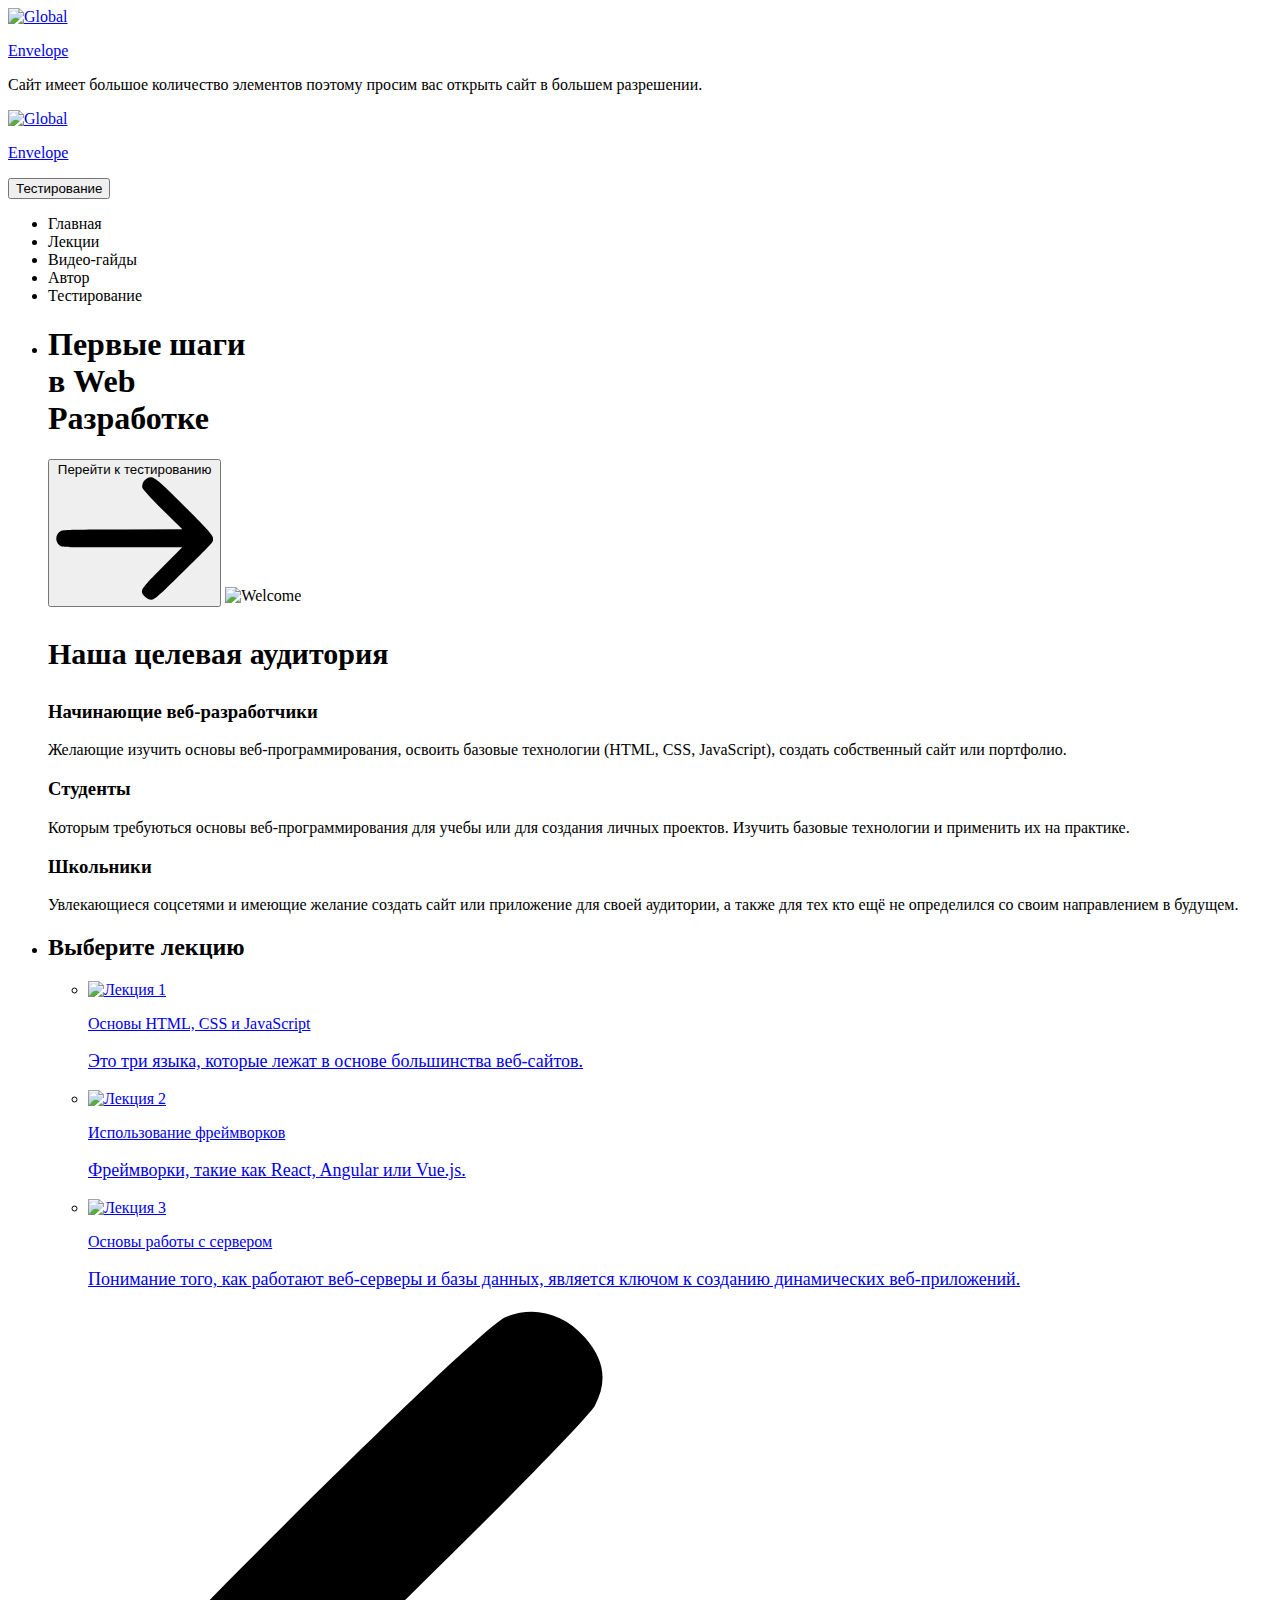
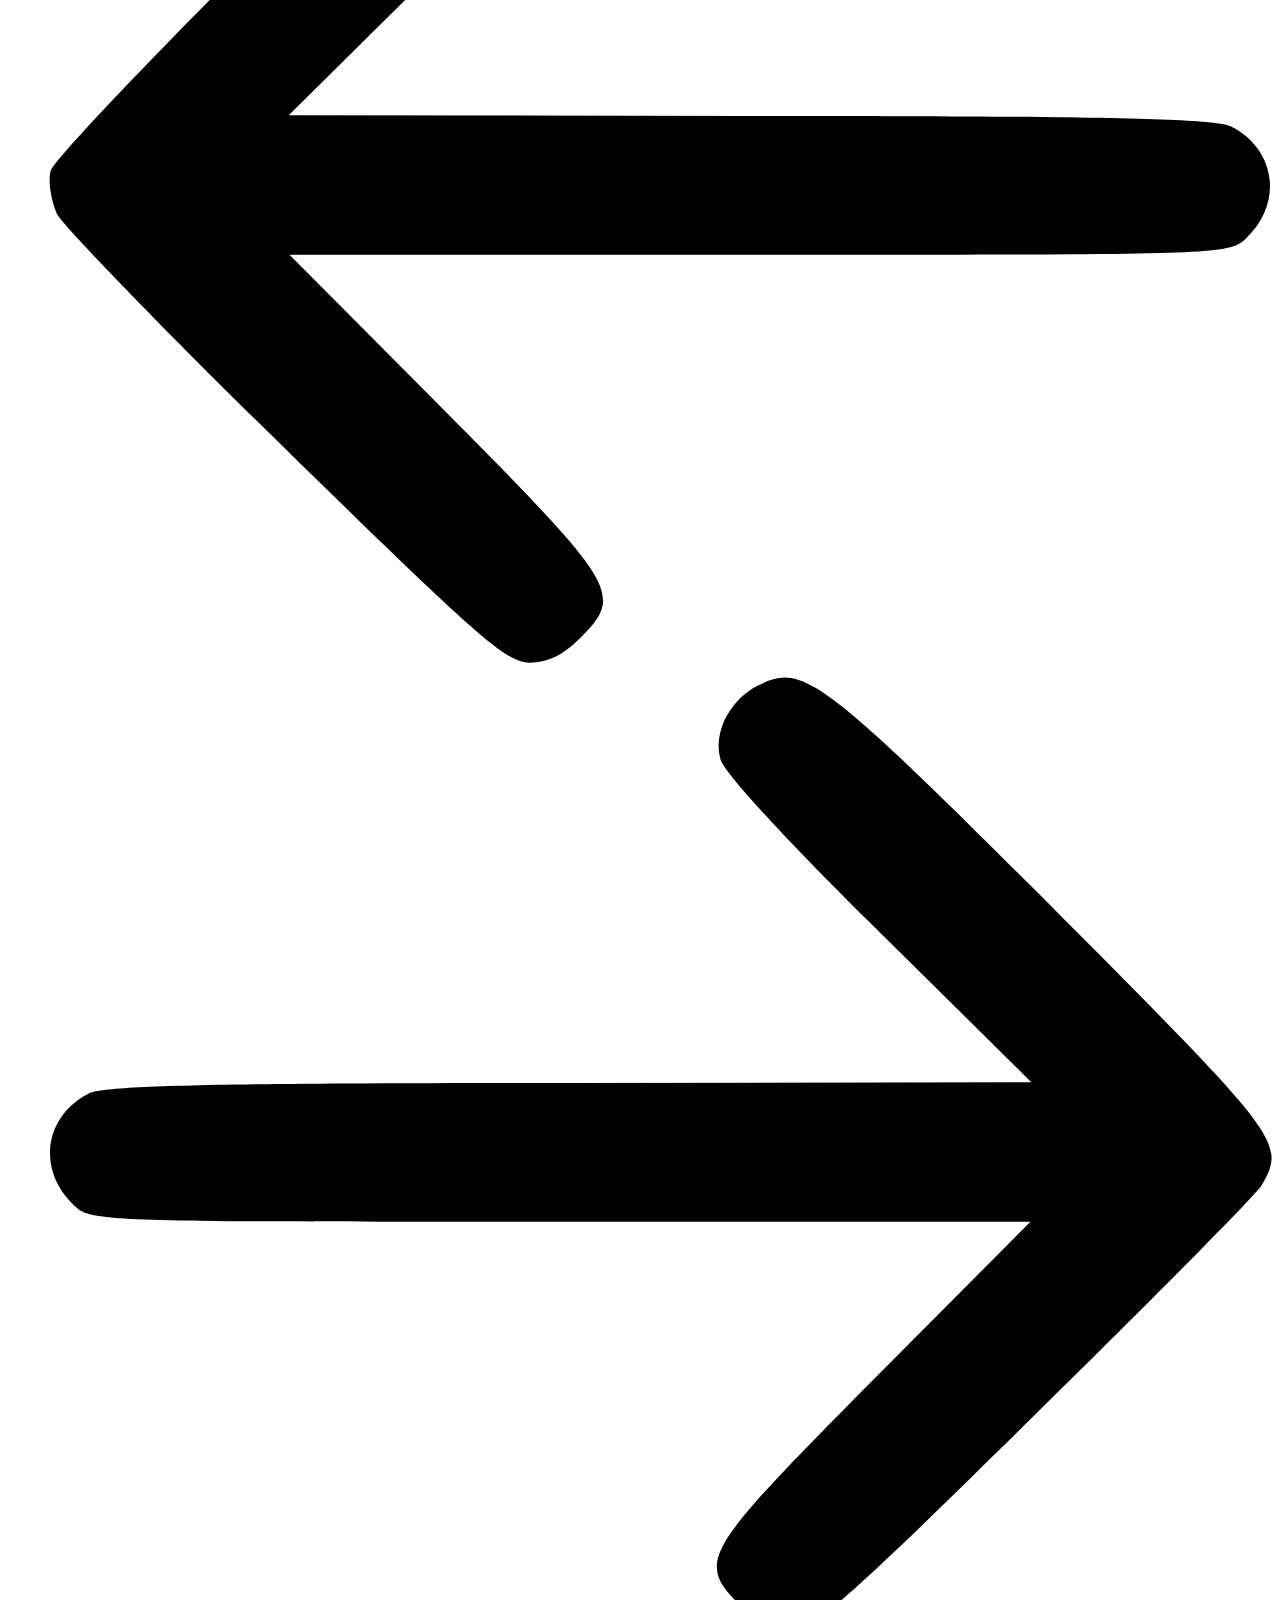
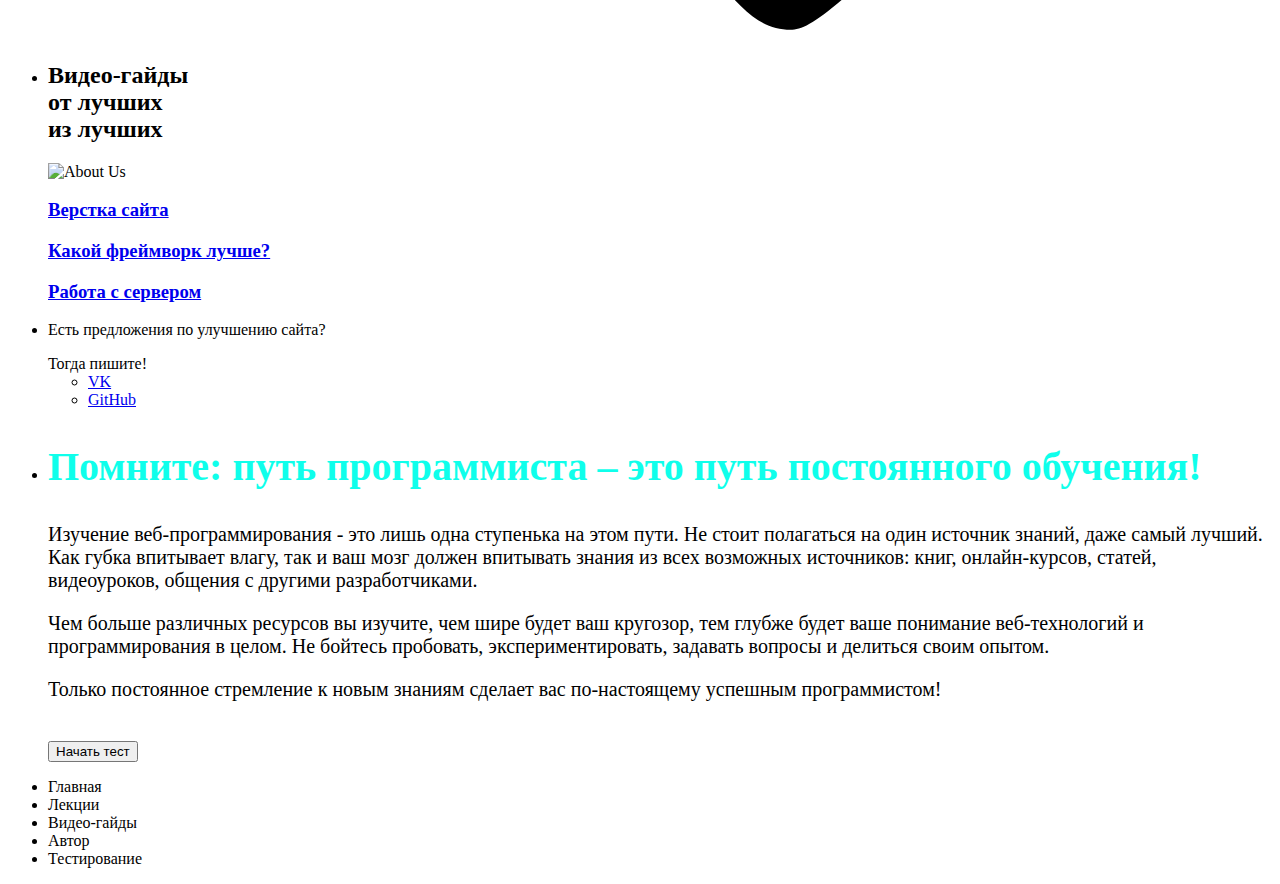
==== index.html @ a46b214b "Add files via upload" ====
<!DOCTYPE html>
<html lang="en">
<head>
  <!--Главная страница-->
  <title>Envelope</title>
  <meta charset="utf-8">
  <meta name="viewport" content="width=device-width, initial-scale=1">
  <meta http-equiv="X-UA-Compatible" content="IE=edge">
  <meta name="description" content="HTML5 website template">
  <meta name="keywords" content="global, template, html, sass, jquery">
  <meta name="author" content="Bucky Maler">
  <link rel="stylesheet" href="assets/css/main.css">
  <link rel="shortcut icon" href="assets/img/favicon.ico" type="image/x-icon">
</head>
<body>
<!-- notification for small viewports and landscape oriented smartphones -->
<div class="device-notification">
  <a class="device-notification--logo" href="index.html">
    <img src="assets/img/logo.png" alt="Global">
    <p>Envelope</p>
  </a>
  <p class="device-notification--message">Сайт имеет большое количество элементов поэтому просим вас открыть сайт в большем разрешении.</p>
</div>
<!--Вступительная страница-->
<div class="perspective effect-rotate-left">
  <div class="container"><div class="outer-nav--return"></div>
    <div id="viewport" class="l-viewport">
      <div class="l-wrapper">
        <header class="header">
          <a class="header--logo" href="index.html">
            <img src="assets/img/logo.png" alt="Global">
            <p>Envelope</p>
          </a>
          <button class="header--cta cta">Тестирование</button>
          <div class="header--nav-toggle">
            <span></span>
          </div>
        </header>
        <nav class="l-side-nav">
          <ul class="side-nav">
            <li class="is-active"><span>Главная</span></li>
            <li><span>Лекции</span></li>
            <li><span>Видео-гайды</span></li>
            <li><span>Автор</span></li>
            <li><span>Тестирование</span></li>
          </ul>
        </nav>
        <ul class="l-main-content main-content">
          <li class="l-section section section--is-active">
            <div class="intro">
              <div class="intro--banner">
                <h1>Первые шаги<br>в Web<br>Разработке</h1>
                <button class="cta">Перейти к тестированию
                  <svg version="1.1" id="Layer_1" xmlns="http://www.w3.org/2000/svg" xmlns:xlink="http://www.w3.org/1999/xlink" x="0px" y="0px" viewBox="0 0 150 118" style="enable-background:new 0 0 150 118;" xml:space="preserve">
                  <g transform="translate(0.000000,118.000000) scale(0.100000,-0.100000)">
                    <path d="M870,1167c-34-17-55-57-46-90c3-15,81-100,194-211l187-185l-565-1c-431,0-571-3-590-13c-55-28-64-94-18-137c21-20,33-20,597-20h575l-192-193C800,103,794,94,849,39c20-20,39-29,61-29c28,0,63,30,298,262c147,144,272,271,279,282c30,51,23,60-219,304C947,1180,926,1196,870,1167z"/>
                  </g>
                  </svg>
                  <span class="btn-background"></span>
                </button>
                <img src="assets/img/introduction-visual.png" alt="Welcome">
              </div>
              <div class="introduction-visual">
                <h3 style="font-size: 30px;">Наша целевая аудитория</h3>
              </div>
              <div class="intro--options">
                <a>
                  <h3>Начинающие веб-разработчики</h3>
                  <p>Желающие изучить основы веб-программирования, освоить базовые технологии (HTML, CSS, JavaScript), создать собственный сайт или портфолио.</p>
                </a>
                <a>
                  <h3>Студенты</h3>
                  <p>Которым требуються основы веб-программирования для учебы или для создания личных проектов. Изучить базовые технологии и применить их на практике.</p>
                </a>
                <a>
                  <h3>Школьники</h3>
                  <p>Увлекающиеся соцсетями и имеющие желание создать сайт или приложение для своей аудитории, а также для тех кто ещё не определился со своим направлением в будущем.</p>
                </a>
              </div>
            </div>
          </li>
          <!--Начинаеться страничка с лекциями-->
          <li class="l-section section">
            <div class="work">
              <h2>Выберите лекцию</h2>
              <div class="work--lockup">
                <ul class="slider">
                  <li class="slider--item slider--item-left">
                    <a href="Lection1.html">
                      <div class="slider--item-image">
                        <img src="assets/img/Frontend.png" alt="Лекция 1">
                      </div>
                      <p class="slider--item-title">Основы HTML, CSS и JavaScript</p>
                      <p class="slider--item-description" style="font-size: 18px;">Это три языка, которые лежат в основе большинства веб-сайтов.</p>
                    </a>
                  </li>
                  <li class="slider--item slider--item-center">
                    <a href="Lection2.html">
                      <div class="slider--item-image">
                        <img src="assets/img/Framework.jpg" alt="Лекция 2">
                      </div>
                      <p class="slider--item-title">Использование фреймворков</p>
                      <p class="slider--item-description" style="font-size: 18px;">Фреймворки, такие как React, Angular или Vue.js.</p>
                    </a>
                  </li>
                  <li class="slider--item slider--item-right">
                    <a href="Lection3.html">
                      <div class="slider--item-image">
                        <img src="assets/img/Server.jpg" alt="Лекция 3">
                      </div>
                      <p class="slider--item-title">Основы работы с сервером</p>
                      <p class="slider--item-description" style="font-size: 18px;">Понимание того, как работают веб-серверы и базы данных, является ключом к созданию динамических веб-приложений.</p>
                    </a>
                  </li>
                </ul>
                <div class="slider--prev">
                  <svg version="1.1" id="Layer_1" xmlns="http://www.w3.org/2000/svg" xmlns:xlink="http://www.w3.org/1999/xlink" x="0px" y="0px"
                  viewBox="0 0 150 118" style="enable-background:new 0 0 150 118;" xml:space="preserve">
                  <g transform="translate(0.000000,118.000000) scale(0.100000,-0.100000)">
                    <path d="M561,1169C525,1155,10,640,3,612c-3-13,1-36,8-52c8-15,134-145,281-289C527,41,562,10,590,10c22,0,41,9,61,29
                    c55,55,49,64-163,278L296,510h575c564,0,576,0,597,20c46,43,37,109-18,137c-19,10-159,13-590,13l-565,1l182,180
                    c101,99,187,188,193,199c16,30,12,57-12,84C631,1174,595,1183,561,1169z"/>
                  </g>
                  </svg>
                </div>
                <div class="slider--next">
                  <svg version="1.1" id="Layer_1" xmlns="http://www.w3.org/2000/svg" xmlns:xlink="http://www.w3.org/1999/xlink" x="0px" y="0px" viewBox="0 0 150 118" style="enable-background:new 0 0 150 118;" xml:space="preserve">
                  <g transform="translate(0.000000,118.000000) scale(0.100000,-0.100000)">
                    <path d="M870,1167c-34-17-55-57-46-90c3-15,81-100,194-211l187-185l-565-1c-431,0-571-3-590-13c-55-28-64-94-18-137c21-20,33-20,597-20h575l-192-193C800,103,794,94,849,39c20-20,39-29,61-29c28,0,63,30,298,262c147,144,272,271,279,282c30,51,23,60-219,304C947,1180,926,1196,870,1167z"/>
                  </g>
                  </svg>
                </div>
              </div>
            </div>
          </li>
          <li class="l-section section">
            <div class="about">
              <div class="about--banner">
                <h2>Видео-гайды<br>от лучших<br>из лучших</h2>
                <img src="assets/img/VideoGuideIntro.png" alt="About Us" style="width: 525px; height: 525px;">
              </div>
              <div class="about--options">
                <a href="https://www.youtube.com/watch?v=ZOa2k0jySh8&pp=ygUj0LPQsNC50LTRiyDQv9C-IGh0bWwgY3NzIGphdmFzY3JpcHQ%3D" target="_blank">
                  <h3>Верстка сайта</h3>
                </a>
                <a href="https://www.youtube.com/watch?v=2BgZQ1EnZBA" target="_blank">
                  <h3>Какой фреймворк лучше?</h3>
                </a>
                <a href="https://www.youtube.com/watch?v=uDMpCo1d74g" target="_blank">
                  <h3>Работа с сервером</h3>
                </a>
              </div>
            </div>
          </li>
          <li class="l-section section">
            <div class="contact">
              <div class="contact--lockup">
                <div class="modal">
                  <div class="modal--information">
                    <p>Есть предложения по улучшению сайта?</p>
                    <a>Тогда пишите!</a>
                  </div>
                  <ul class="modal--options">
                    <li><a href="https://vk.com/id410704391" target="_blank">VK</a></li>
                    <li><a href="https://github.com/Hissoftware-glitch" target="_blank">GitHub</a></li>
                  </ul>
                </div>
              </div>
            </div>
          </li>
          <li class="l-section section">
            <div class="hire">
              <h2 style="font-size: 40px; color: #0fffeb;">Помните: путь программиста – это путь постоянного обучения!</h2>
              <p style="font-size: 20px;">Изучение веб-программирования - это лишь одна ступенька на этом пути. Не стоит полагаться на один источник знаний, даже самый лучший. Как губка впитывает влагу, так и ваш мозг должен впитывать знания из всех возможных источников: книг, онлайн-курсов, статей, видеоуроков, общения с другими разработчиками.</p>
              <p style="font-size: 20px;">Чем больше различных ресурсов вы изучите, чем шире будет ваш кругозор, тем глубже будет ваше понимание веб-технологий и программирования в целом. Не бойтесь пробовать, экспериментировать, задавать вопросы и делиться своим опытом.</p>
              <p style="margin-bottom: 40px; font-size: 20px;">Только постоянное стремление к новым знаниям сделает вас по-настоящему успешным программистом!</p>
              <!-- checkout formspree.io for easy form setup -->
              <form class="work-request" action="https://forms.gle/KcS6NVH62sBpEh47A" target="_blank">
                <input type="submit" value="Начать тест">
              </form>
              </div>
          </li>
        </ul>
      </div>
    </div>
  </div>
  <ul class="outer-nav">
    <li class="is-active">Главная</li>
    <li>Лекции</li>
    <li>Видео-гайды</li>
    <li>Автор</li>
    <li>Тестирование</li>
  </ul>
</div>

<script src="https://ajax.googleapis.com/ajax/libs/jquery/2.2.4/jquery.min.js"></script>
<script>window.jQuery || document.write('<script src="assets/js/vendor/jquery-2.2.4.min.js"><\/script>')</script>
<script src="assets/js/functions-min.js"></script>
</body>
</html>
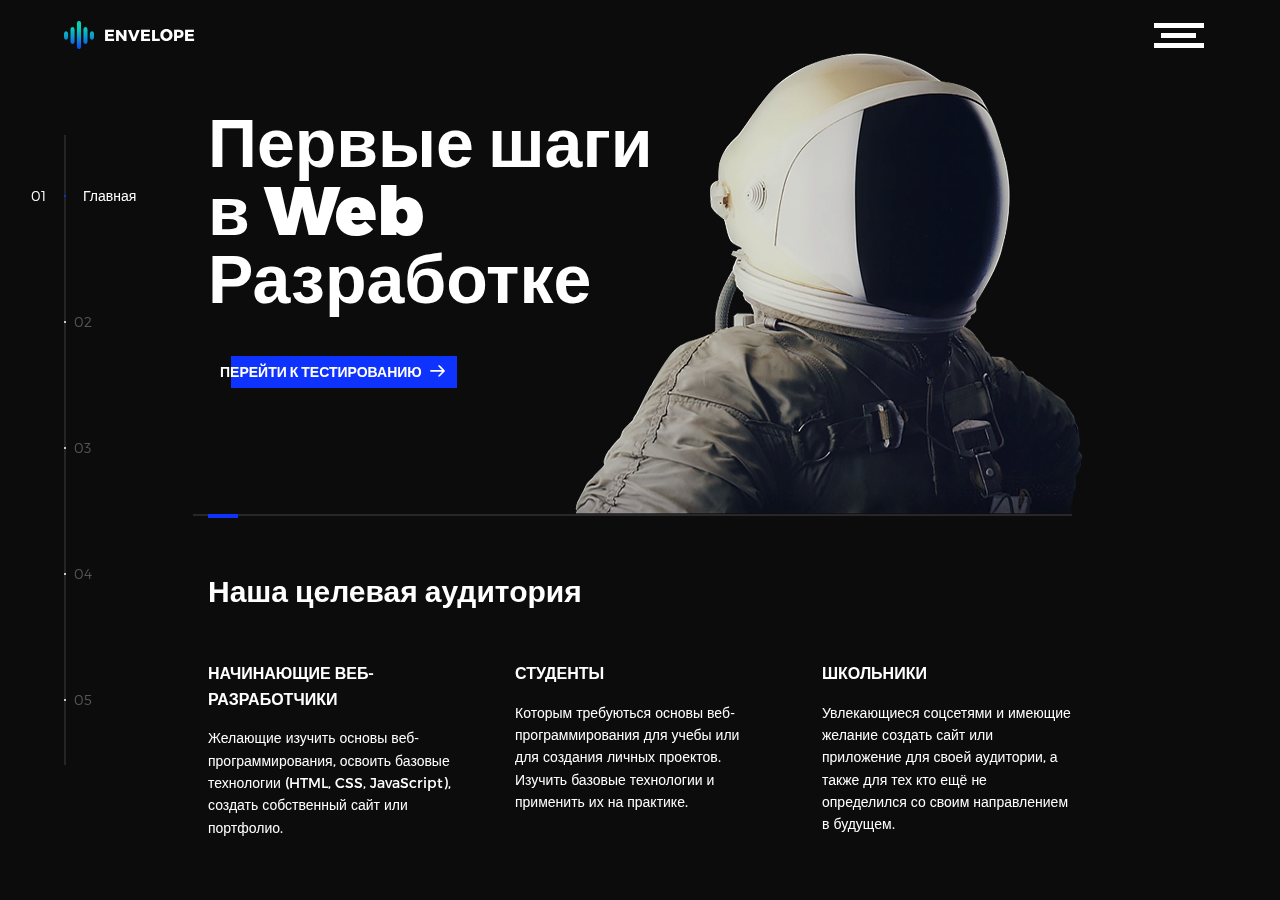
==== commit 0a59d6d2: "Update index.html" ====
--- a/index.html
+++ b/index.html
@@ -6,7 +6,7 @@
   <meta charset="utf-8">
   <meta name="viewport" content="width=device-width, initial-scale=1">
   <meta http-equiv="X-UA-Compatible" content="IE=edge">
-  <meta name="description" content="HTML5 website template">
+  <meta name="description" content="Курсы по WEB-программированию">
   <meta name="keywords" content="global, template, html, sass, jquery">
   <meta name="author" content="Bucky Maler">
   <link rel="stylesheet" href="assets/css/main.css">
--- a/assets/css/main.css
+++ b/assets/css/main.css
@@ -0,0 +1,1924 @@
+@font-face {
+    font-family: 'Montserrat';
+    src: url("fonts/Montserrat-Black.eot");
+    src: local("☺"), url("fonts/Montserrat-Black.woff") format("woff"), url("fonts/Montserrat-Black.ttf") format("truetype"), url("fonts/Montserrat-Black.svg") format("svg");
+    font-weight: 900;
+    font-style: normal
+}
+
+@font-face {
+    font-family: 'Montserrat';
+    src: url("fonts/Montserrat-Bold.eot");
+    src: local("☺"), url("fonts/Montserrat-Bold.woff") format("woff"), url("fonts/Montserrat-Bold.ttf") format("truetype"), url("fonts/Montserrat-Bold.svg") format("svg");
+    font-weight: 700;
+    font-style: normal
+}
+
+@font-face {
+    font-family: 'Montserrat';
+    src: url("fonts/Montserrat-Regular.eot");
+    src: local("☺"), url("fonts/Montserrat-Regular.woff") format("woff"), url("fonts/Montserrat-Regular.ttf") format("truetype"), url("fonts/Montserrat-Regular.svg") format("svg");
+    font-weight: 400;
+    font-style: normal
+}
+
+@font-face {
+    font-family: 'Montserrat';
+    src: url("fonts/Montserrat-Light.eot");
+    src: local("☺"), url("fonts/Montserrat-Light.woff") format("woff"), url("fonts/Montserrat-Light.ttf") format("truetype"), url("fonts/Montserrat-Light.svg") format("svg");
+    font-weight: 300;
+    font-style: normal
+}
+
+/*! normalize.css v3.0.2 | MIT License | git.io/normalize */
+html {
+    font-family: sans-serif;
+    -ms-text-size-adjust: 100%;
+    -webkit-text-size-adjust: 100%
+}
+
+body {
+    margin: 0
+}
+
+article,
+aside,
+details,
+figcaption,
+figure,
+footer,
+header,
+hgroup,
+main,
+menu,
+nav,
+section,
+summary {
+    display: block
+}
+
+audio,
+canvas,
+progress,
+video {
+    display: inline-block;
+    vertical-align: baseline
+}
+
+audio:not([controls]) {
+    display: none;
+    height: 0
+}
+
+[hidden],
+template {
+    display: none
+}
+
+a {
+    background-color: transparent
+}
+
+a:active,
+a:hover {
+    outline: 0
+}
+
+abbr[title] {
+    border-bottom: 1px dotted
+}
+
+b,
+strong {
+    font-weight: bold
+}
+
+dfn {
+    font-style: italic
+}
+
+h1 {
+    font-size: 2em;
+    margin: 0.67em 0
+}
+
+mark {
+    background: #ff0;
+    color: #000
+}
+
+small {
+    font-size: 80%
+}
+
+sub,
+sup {
+    font-size: 75%;
+    line-height: 0;
+    position: relative;
+    vertical-align: baseline
+}
+
+sup {
+    top: -0.5em
+}
+
+sub {
+    bottom: -0.25em
+}
+
+img {
+    border: 0
+}
+
+svg:not(:root) {
+    overflow: hidden
+}
+
+figure {
+    margin: 1em 40px
+}
+
+hr {
+    box-sizing: content-box;
+    height: 0
+}
+
+pre {
+    overflow: auto
+}
+
+code,
+kbd,
+pre,
+samp {
+    font-family: monospace, monospace;
+    font-size: 1em
+}
+
+button,
+input,
+optgroup,
+select,
+textarea {
+    color: inherit;
+    font: inherit;
+    margin: 0
+}
+
+button {
+    overflow: visible
+}
+
+button,
+select {
+    text-transform: none
+}
+
+button,
+html input[type="button"],
+input[type="reset"],
+input[type="submit"] {
+    -webkit-appearance: button;
+    cursor: pointer
+}
+
+button[disabled],
+html input[disabled] {
+    cursor: default
+}
+
+button::-moz-focus-inner,
+input::-moz-focus-inner {
+    border: 0;
+    padding: 0
+}
+
+input {
+    line-height: normal
+}
+
+input[type="checkbox"],
+input[type="radio"] {
+    box-sizing: border-box;
+    padding: 0
+}
+
+input[type="number"]::-webkit-inner-spin-button,
+input[type="number"]::-webkit-outer-spin-button {
+    height: auto
+}
+
+input[type="search"] {
+    -webkit-appearance: textfield;
+    box-sizing: content-box
+}
+
+input[type="search"]::-webkit-search-cancel-button,
+input[type="search"]::-webkit-search-decoration {
+    -webkit-appearance: none
+}
+
+fieldset {
+    border: 1px solid #c0c0c0;
+    margin: 0 2px;
+    padding: 0.35em 0.625em 0.75em
+}
+
+legend {
+    border: 0;
+    padding: 0
+}
+
+textarea {
+    overflow: auto
+}
+
+optgroup {
+    font-weight: bold
+}
+
+table {
+    border-collapse: collapse;
+    border-spacing: 0
+}
+
+td,
+th {
+    padding: 0
+}
+
+::-moz-selection {
+    background: #FFF498
+}
+
+::selection {
+    background: #FFF498
+}
+
+::-moz-selection {
+    background: #FFF498
+}
+
+img::-moz-selection {
+    background: transparent
+}
+
+img::selection {
+    background: transparent
+}
+
+img::-moz-selection {
+    background: transparent
+}
+
+body {
+    -webkit-tap-highlight-color: #FFF498
+}
+
+body {
+    background-color: #0c0c0c;
+    font-size: 14px;
+    line-height: 1.6;
+    font-family: "Montserrat", sans-serif;
+    color: #fff;
+    -webkit-font-smoothing: antialiased;
+    -webkit-text-size-adjust: 100%
+}
+
+.l-viewport {
+    position: relative;
+    width: 100%;
+    height: 100vh;
+    box-shadow: 0 0 45px 5px rgba(0, 0, 0, 0.85);
+    overflow: hidden
+}
+
+.l-wrapper {
+    position: relative;
+    width: 1440px;
+    max-width: 90%;
+    height: 100%;
+    margin: 0 auto
+}
+
+.l-side-nav {
+    position: absolute;
+    left: 0;
+    display: -webkit-box;
+    display: -webkit-flex;
+    display: -ms-flexbox;
+    display: flex;
+    height: 100%;
+    -webkit-box-align: center;
+    -webkit-align-items: center;
+    -ms-flex-align: center;
+    align-items: center
+}
+
+.l-side-nav::before {
+    content: "";
+    position: absolute;
+    top: 50%;
+    left: 0;
+    -webkit-transform: translateY(-50%);
+    transform: translateY(-50%);
+    width: 2px;
+    height: 70%;
+    max-height: 750px;
+    background-color: #555;
+    opacity: .35;
+    z-index: 10
+}
+
+@media (max-width: 1180px) {
+    .l-side-nav {
+        display: none
+    }
+}
+
+.l-main-content {
+    position: relative;
+    width: 100%;
+    height: 100%;
+    margin: 0;
+    padding: 0;
+    list-style: none
+}
+
+.l-section {
+    position: absolute;
+    width: 100%;
+    height: 100%
+}
+
+.device-notification {
+    display: none;
+    position: fixed;
+    top: 0;
+    left: 0;
+    width: 100%;
+    height: 100%;
+    -webkit-box-orient: vertical;
+    -webkit-box-direction: normal;
+    -webkit-flex-direction: column;
+    -ms-flex-direction: column;
+    flex-direction: column;
+    -webkit-box-align: center;
+    -webkit-align-items: center;
+    -ms-flex-align: center;
+    -ms-grid-row-align: center;
+    align-items: center;
+    -webkit-box-pack: center;
+    -webkit-justify-content: center;
+    -ms-flex-pack: center;
+    justify-content: center;
+    background-color: #0c0c0c;
+    z-index: 12
+}
+
+.device-notification--logo {
+    display: -webkit-box;
+    display: -webkit-flex;
+    display: -ms-flexbox;
+    display: flex;
+    -webkit-box-align: center;
+    -webkit-align-items: center;
+    -ms-flex-align: center;
+    align-items: center;
+    text-decoration: none;
+    color: #fff
+}
+
+.device-notification--logo p {
+    margin: 0 0 0 10px;
+    font-size: 16px;
+    font-weight: 700;
+    text-transform: uppercase
+}
+
+.device-notification--message {
+    width: 70%;
+    margin: 30px 0 0 0;
+    font-weight: 700;
+    text-align: center
+}
+
+@media (max-width: 767px) and (min-width: 601px) and (max-height: 680px) {
+    .device-notification {
+        display: -webkit-box;
+        display: -webkit-flex;
+        display: -ms-flexbox;
+        display: flex
+    }
+}
+
+@media (max-width: 600px) and (min-width: 480px) and (max-height: 580px) {
+    .device-notification {
+        display: -webkit-box;
+        display: -webkit-flex;
+        display: -ms-flexbox;
+        display: flex
+    }
+}
+
+@media (max-width: 736px) and (min-width: 360px) and (orientation: landscape) {
+    .device-notification {
+        display: -webkit-box;
+        display: -webkit-flex;
+        display: -ms-flexbox;
+        display: flex
+    }
+}
+
+@media(max-width: 359px) {
+    .device-notification {
+        display: -webkit-box;
+        display: -webkit-flex;
+        display: -ms-flexbox;
+        display: flex
+    }
+}
+
+.section {
+    opacity: 0;
+    visibility: hidden;
+    -webkit-transition: opacity .4s ease-in-out, visibility 0s .4s;
+    transition: opacity .4s ease-in-out, visibility 0s .4s
+}
+
+.section--is-active {
+    opacity: 1;
+    visibility: visible;
+    z-index: 1;
+    -webkit-transition: opacity .4s ease-in-out .4s;
+    transition: opacity .4s ease-in-out .4s
+}
+
+.section--next {
+    -webkit-transform: translateY(-45px);
+    transform: translateY(-45px);
+    -webkit-transition: -webkit-transform .4s ease-in-out;
+    transition: -webkit-transform .4s ease-in-out;
+    transition: transform .4s ease-in-out;
+    transition: transform .4s ease-in-out, -webkit-transform .4s ease-in-out
+}
+
+.section--prev {
+    -webkit-transform: translateY(45px);
+    transform: translateY(45px);
+    -webkit-transition: -webkit-transform .4s ease-in-out;
+    transition: -webkit-transform .4s ease-in-out;
+    transition: transform .4s ease-in-out;
+    transition: transform .4s ease-in-out, -webkit-transform .4s ease-in-out
+}
+
+.header {
+    position: absolute;
+    top: 0;
+    left: 0;
+    display: -webkit-box;
+    display: -webkit-flex;
+    display: -ms-flexbox;
+    display: flex;
+    width: 100%;
+    height: 70px;
+    -webkit-box-align: center;
+    -webkit-align-items: center;
+    -ms-flex-align: center;
+    align-items: center;
+    -webkit-box-pack: justify;
+    -webkit-justify-content: space-between;
+    -ms-flex-pack: justify;
+    justify-content: space-between;
+    z-index: 10
+}
+
+.header--logo {
+    display: -webkit-box;
+    display: -webkit-flex;
+    display: -ms-flexbox;
+    display: flex;
+    -webkit-box-align: center;
+    -webkit-align-items: center;
+    -ms-flex-align: center;
+    align-items: center;
+    text-decoration: none;
+    color: #fff
+}
+
+.header--logo p {
+    margin: 0 0 0 10px;
+    font-size: 16px;
+    font-weight: 700;
+    text-transform: uppercase
+}
+
+.header--nav-toggle {
+    display: -webkit-box;
+    display: -webkit-flex;
+    display: -ms-flexbox;
+    display: flex;
+    width: 75px;
+    height: 75px;
+    -webkit-box-orient: vertical;
+    -webkit-box-direction: normal;
+    -webkit-flex-direction: column;
+    -ms-flex-direction: column;
+    flex-direction: column;
+    -webkit-box-align: center;
+    -webkit-align-items: center;
+    -ms-flex-align: center;
+    align-items: center;
+    -webkit-box-pack: center;
+    -webkit-justify-content: center;
+    -ms-flex-pack: center;
+    justify-content: center;
+    cursor: pointer
+}
+
+.header--nav-toggle span,
+.header--nav-toggle::before,
+.header--nav-toggle::after {
+    content: "";
+    position: relative;
+    width: 35px;
+    height: 5px;
+    background-color: #fff
+}
+
+.header--nav-toggle::before {
+    bottom: 5px;
+    width: 50px
+}
+
+.header--nav-toggle::after {
+    top: 5px;
+    width: 50px
+}
+
+.header--cta {
+    position: absolute;
+    top: 50%;
+    left: 50%;
+    -webkit-transform: translate(-50%, -50%);
+    transform: translate(-50%, -50%);
+    padding: 0 20px;
+    line-height: 30px;
+    text-decoration: none;
+    color: #fff;
+    font-weight: 700;
+    text-transform: uppercase;
+    background-color: #0f33ff;
+    border: none;
+    opacity: 0;
+    visibility: hidden;
+    -webkit-transition: opacity .4s ease-in-out, visibility 0s .4s;
+    transition: opacity .4s ease-in-out, visibility 0s .4s
+}
+
+.header--cta:focus {
+    outline: none
+}
+
+.header--cta.is-active {
+    opacity: 1;
+    visibility: visible;
+    -webkit-transition: opacity .4s ease-in-out .4s;
+    transition: opacity .4s ease-in-out .4s
+}
+
+@media (max-width: 767px) {
+    .header--cta {
+        display: none
+    }
+}
+
+.side-nav {
+    position: relative;
+    display: -webkit-box;
+    display: -webkit-flex;
+    display: -ms-flexbox;
+    display: flex;
+    width: 100px;
+    height: 70%;
+    max-height: 750px;
+    -webkit-box-orient: vertical;
+    -webkit-box-direction: normal;
+    -webkit-flex-direction: column;
+    -ms-flex-direction: column;
+    flex-direction: column;
+    -webkit-justify-content: space-around;
+    -ms-flex-pack: distribute;
+    justify-content: space-around;
+    margin: 0;
+    padding: 0;
+    list-style-position: inside;
+    z-index: 10
+}
+
+.side-nav>li {
+    position: relative;
+    top: -5px;
+    color: #fff;
+    font-size: 6px;
+    cursor: pointer
+}
+
+.side-nav>li span {
+    position: relative;
+    top: 3px;
+    left: 10px;
+    color: #fff;
+    font-size: 14px;
+    font-weight: 300;
+    opacity: 0;
+    visibility: hidden
+}
+
+.side-nav>li::before {
+    position: absolute;
+    top: 3px;
+    left: 10px;
+    color: #555;
+    font-size: 14px;
+    font-weight: 300
+}
+
+.side-nav li:nth-child(1)::before {
+    content: "01"
+}
+
+.side-nav li:nth-child(2)::before {
+    content: "02"
+}
+
+.side-nav li:nth-child(3)::before {
+    content: "03"
+}
+
+.side-nav li:nth-child(4)::before {
+    content: "04"
+}
+
+.side-nav li:nth-child(5)::before {
+    content: "05"
+}
+
+.side-nav li:nth-child(6)::before {
+    content: "06"
+}
+
+.side-nav li.is-active {
+    color: #0f33ff;
+    -webkit-transition: color .4s ease-in-out;
+    transition: color .4s ease-in-out
+}
+
+.side-nav li.is-active span {
+    opacity: 1;
+    visibility: visible;
+    -webkit-transition: opacity .4s ease-in-out;
+    transition: opacity .4s ease-in-out
+}
+
+.side-nav li.is-active::before {
+    left: -33px;
+    color: #fff
+}
+
+.intro {
+    position: relative;
+    display: -webkit-box;
+    display: -webkit-flex;
+    display: -ms-flexbox;
+    display: flex;
+    width: 900px;
+    max-width: 75%;
+    height: 100%;
+    -webkit-box-orient: vertical;
+    -webkit-box-direction: normal;
+    -webkit-flex-direction: column;
+    -ms-flex-direction: column;
+    flex-direction: column;
+    -webkit-box-pack: center;
+    -webkit-justify-content: center;
+    -ms-flex-pack: center;
+    justify-content: center;
+    margin: 0 auto
+}
+
+@media (max-width: 1180px) {
+    .intro {
+        max-width: 100%
+    }
+}
+
+.intro--banner {
+    position: relative;
+    height: 475px
+}
+
+.intro--banner::before {
+    content: "";
+    position: absolute;
+    bottom: 20px;
+    left: -15px;
+    right: 0;
+    height: 2px;
+    background-color: #282828
+}
+
+.intro--banner::after {
+    content: "";
+    position: absolute;
+    bottom: 18px;
+    left: 0;
+    width: 30px;
+    height: 4px;
+    background-color: #0f33ff
+}
+
+.intro--banner h1 {
+    position: relative;
+    font-size: 68px;
+    font-weight: 900;
+    line-height: 1;
+    z-index: 1
+}
+
+.intro--banner button {
+    position: relative;
+    padding: 5px 17px 5px 12px;
+    font-weight: 700;
+    text-transform: uppercase;
+    background-color: transparent;
+    border: none
+}
+
+.intro--banner button .btn-background {
+    position: absolute;
+    top: 0;
+    left: 23px;
+    right: 0;
+    height: 100%;
+    background-color: #0f33ff;
+    z-index: -1;
+    -webkit-transition: left .2s ease-in-out;
+    transition: left .2s ease-in-out
+}
+
+.intro--banner button:hover .btn-background {
+    left: 0
+}
+
+.intro--banner button:focus {
+    outline: none
+}
+
+.intro--banner button svg {
+    position: relative;
+    left: 5px;
+    width: 15px;
+    fill: #fff
+}
+
+.intro--banner img {
+    position: absolute;
+    bottom: 21px;
+    right: -12px
+}
+
+.intro--options {
+    display: -webkit-box;
+    display: -webkit-flex;
+    display: -ms-flexbox;
+    display: flex;
+    -webkit-box-pack: justify;
+    -webkit-justify-content: space-between;
+    -ms-flex-pack: justify;
+    justify-content: space-between;
+    margin: 0;
+    padding: 0;
+    list-style: none
+}
+
+.intro--options>a {
+    max-width: 250px;
+    text-decoration: none;
+    color: #fff;
+    -webkit-transition: color .2s ease-in-out;
+    transition: color .2s ease-in-out
+}
+
+.intro--options>a:hover {
+    color: #fff
+}
+
+.intro--options h3 {
+    font-size: 16px;
+    text-transform: uppercase
+}
+
+.intro--options p {
+    margin-bottom: 0
+}
+
+@media (max-width: 900px) {
+    .intro--banner {
+        height: 380px
+    }
+
+    .intro--banner h1 {
+        font-size: 55px
+    }
+
+    .intro--banner img {
+        width: 430px
+    }
+
+    .intro--options>a {
+        margin-right: 30px
+    }
+
+    .intro--options>a:last-child {
+        margin-right: 0
+    }
+}
+
+@media (max-width: 767px) {
+    .intro--banner {
+        height: 305px
+    }
+
+    .intro--banner h1 {
+        font-size: 44px
+    }
+
+    .intro--banner img {
+        width: 330px
+    }
+
+    .intro--options {
+        display: block
+    }
+
+    .intro--options>a {
+        display: block;
+        max-width: 100%;
+        margin: 0 0 30px 0
+    }
+
+    .intro--options>a:last-child {
+        margin-bottom: 0
+    }
+}
+
+@media (max-width: 600px) {
+    .intro--banner {
+        height: 360px
+    }
+
+    .intro--banner h1 {
+        font-size: 55px
+    }
+
+    .intro--banner img {
+        display: none
+    }
+}
+
+@media (max-width: 600px) and (max-height: 750px) {
+    .intro--banner {
+        height: auto
+    }
+
+    .intro--banner::before,
+    .intro--banner::after {
+        display: none
+    }
+
+    .intro--banner h1 {
+        margin-top: 0
+    }
+
+    .intro--options {
+        display: none
+    }
+}
+.homework h1 {
+    font-size: 50px;
+}
+
+.homework ol {
+    margin: 20px;
+    margin-bottom: 25px;
+    font-size: 25px;
+}
+
+.homework li {
+    margin: 20px;
+    margin-bottom: 25px;
+}
+
+.homework ol li::marker{
+    color: #0f33ff;
+}
+
+.work {
+    position: relative;
+    display: -webkit-box;
+    display: -webkit-flex;
+    display: -ms-flexbox;
+    display: flex;
+    width: 960px;
+    max-width: 80%;
+    height: 100%;
+    -webkit-box-orient: vertical;
+    -webkit-box-direction: normal;
+    -webkit-flex-direction: column;
+    -ms-flex-direction: column;
+    flex-direction: column;
+    -webkit-box-pack: center;
+    -webkit-justify-content: center;
+    -ms-flex-pack: center;
+    justify-content: center;
+    margin: 0 auto
+}
+.work p {
+    font-size: 25px;
+}
+
+.work ol {
+    margin: 20px;
+    margin-bottom: 25px;
+    font-size: 25px;
+    text-align: justify;
+
+}
+
+.work li {
+    margin: 20px;
+    margin-bottom: 25px;
+}
+
+.work ol li::marker{
+    color: #0f33ff;
+}
+
+.work h1 {
+    font-size: 40px;
+}
+
+@media (max-width: 1180px) {
+    .work {
+        max-width: 100%
+    }
+}
+
+.work h2 {
+    margin: 0 0 20px 0;
+    font-size: 30px;
+    text-align: center
+}
+
+.work--lockup {
+    position: relative
+}
+
+.work--lockup .slider {
+    position: relative;
+    display: -webkit-box;
+    display: -webkit-flex;
+    display: -ms-flexbox;
+    display: flex;
+    width: 80%;
+    margin: 0 auto;
+    padding: 0;
+    list-style: none
+}
+
+.work--lockup .slider--item {
+    position: absolute;
+    display: none;
+    text-align: center
+}
+
+.work--lockup .slider--item a {
+    text-decoration: none;
+    color: #858585
+}
+
+.work--lockup .slider--item-title {
+    margin-top: 10px;
+    font-size: 12px;
+    font-weight: 700;
+    text-transform: uppercase
+}
+
+.work--lockup .slider--item-description {
+    display: none;
+    max-width: 250px;
+    margin: 0 auto
+}
+
+.work--lockup .slider--item-image {
+    width: 150px;
+    height: 150px;
+    margin: 0 auto;
+    border-radius: 50%;
+    overflow: hidden
+}
+
+.work--lockup .slider--item-image img {
+    width: 100%
+}
+
+.work--lockup .slider--item-left {
+    top: 50%;
+    left: 0;
+    -webkit-transform: translateY(-50%);
+    transform: translateY(-50%);
+    display: block
+}
+
+.work--lockup .slider--item-right {
+    top: 50%;
+    right: 0;
+    -webkit-transform: translateY(-50%);
+    transform: translateY(-50%);
+    display: block
+}
+
+.work--lockup .slider--item-center {
+    position: relative;
+    top: 30px;
+    left: 50%;
+    -webkit-transform: translateX(-50%);
+    transform: translateX(-50%);
+    display: block
+}
+
+.work--lockup .slider--item-center a {
+    color: #fff
+}
+
+.work--lockup .slider--item-center .slider--item-title {
+    margin-top: 25px;
+    font-size: 16px
+}
+
+.work--lockup .slider--item-center .slider--item-description {
+    display: block
+}
+
+.work--lockup .slider--item-center .slider--item-image {
+    width: 300px;
+    height: 300px
+}
+
+.work--lockup .slider--next,
+.work--lockup .slider--prev {
+    position: absolute;
+    top: 160px;
+    display: -webkit-box;
+    display: -webkit-flex;
+    display: -ms-flexbox;
+    display: flex;
+    width: 50px;
+    height: 50px;
+    -webkit-box-align: center;
+    -webkit-align-items: center;
+    -ms-flex-align: center;
+    align-items: center;
+    -webkit-box-pack: center;
+    -webkit-justify-content: center;
+    -ms-flex-pack: center;
+    justify-content: center;
+    background-color: #282828;
+    border-radius: 50%;
+    cursor: pointer
+}
+
+.work--lockup .slider--next svg,
+.work--lockup .slider--prev svg {
+    width: 20px;
+    fill: #fff
+}
+
+.work--lockup .slider--next {
+    right: 0
+}
+
+.work--lockup .slider--prev {
+    left: 0
+}
+
+@media (max-width: 900px) {
+    .work--lockup .slider--item-image {
+        width: 120px;
+        height: 120px
+    }
+
+    .work--lockup .slider--item-center .slider--item-image {
+        width: 240px;
+        height: 240px
+    }
+
+    .work--lockup .slider--next,
+    .work--lockup .slider--prev {
+        top: 130px
+    }
+}
+
+@media (max-width: 767px) {
+    .work--lockup .slider {
+        width: 75%
+    }
+
+    .work--lockup .slider--item-image {
+        width: 90px;
+        height: 90px
+    }
+
+    .work--lockup .slider--item-center .slider--item-image {
+        width: 190px;
+        height: 190px
+    }
+
+    .work--lockup .slider--next,
+    .work--lockup .slider--prev {
+        top: 105px
+    }
+}
+
+@media (max-width: 600px) {
+    .work--lockup .slider {
+        width: auto
+    }
+
+    .work--lockup .slider--item-left,
+    .work--lockup .slider--item-right {
+        display: none
+    }
+}
+
+.about {
+    position: relative;
+    display: -webkit-box;
+    display: -webkit-flex;
+    display: -ms-flexbox;
+    display: flex;
+    width: 900px;
+    max-width: 75%;
+    height: 100%;
+    -webkit-box-orient: vertical;
+    -webkit-box-direction: normal;
+    -webkit-flex-direction: column;
+    -ms-flex-direction: column;
+    flex-direction: column;
+    -webkit-box-pack: center;
+    -webkit-justify-content: center;
+    -ms-flex-pack: center;
+    justify-content: center;
+    margin: 0 auto
+}
+
+@media (max-width: 1180px) {
+    .about {
+        max-width: 100%
+    }
+}
+
+.about--banner {
+    position: relative;
+    height: 475px
+}
+
+.about--banner::before {
+    content: "";
+    position: absolute;
+    top: 20px;
+    left: 200px;
+    -webkit-transform: rotate(-25deg);
+    transform: rotate(-25deg);
+    border: 5px solid #0f33ff;
+    border-right-color: transparent;
+    border-bottom-color: transparent
+}
+
+.about--banner::after {
+    content: "";
+    position: absolute;
+    top: 75px;
+    left: 400px;
+    -webkit-transform: rotate(45deg);
+    transform: rotate(45deg);
+    width: 10px;
+    height: 10px;
+    background-color: #0f33ff
+}
+
+.about--banner h2 {
+    position: relative;
+    margin-top: 35px;
+    font-size: 68px;
+    font-weight: 900;
+    line-height: 1;
+    z-index: 1
+}
+
+.about--banner h2::before {
+    content: "";
+    position: absolute;
+    top: 60px;
+    left: 268px;
+    width: 30px;
+    height: 30px;
+    background-color: #0f33ff;
+    border-radius: 50%
+}
+
+.about--banner h2::after {
+    content: "";
+    position: absolute;
+    top: 255px;
+    left: 255px;
+    width: 10px;
+    height: 10px;
+    background-color: #0f33ff
+}
+
+.about--banner a {
+    padding: 5px 17px 5px 0;
+    text-decoration: none;
+    color: #fff;
+    font-weight: 700;
+    text-transform: uppercase;
+    background-color: transparent
+}
+
+.about--banner a:hover svg {
+    left: 10px
+}
+
+.about--banner a svg {
+    position: relative;
+    left: 5px;
+    width: 15px;
+    fill: #fff;
+    -webkit-transition: left .2s ease-in-out;
+    transition: left .2s ease-in-out
+}
+
+.about--banner img {
+    position: absolute;
+    bottom: -90px;
+    right: -12px
+}
+
+.about--options {
+    display: -webkit-box;
+    display: -webkit-flex;
+    display: -ms-flexbox;
+    display: flex;
+    max-width: 4000px;
+    -webkit-box-pack: justify;
+    -webkit-justify-content: space-between;
+    -ms-flex-pack: justify;
+    justify-content: space-between;
+    margin: 0;
+    padding: 0;
+    list-style: none
+}
+
+.about--options>a {
+    position: relative;
+    width: 250px;
+    height: 150px;
+    text-decoration: none;
+    color: #fff;
+    border: 8px solid #0f33ff;
+    background-position: center;
+    background-size: cover;
+    background-repeat: no-repeat
+}
+
+.about--options>a:nth-child(1) {
+    background-image: url("../img/Video1.jpg")
+}
+
+.about--options>a:nth-child(2) {
+    background-image: url("../img/Video2.jpg")
+}
+
+.about--options>a:nth-child(3) {
+    background-image: url("../img/Video3.jpg")
+}
+
+.about--options>a:hover h3 {
+    bottom: -50px
+}
+
+.about--options h3 {
+    position: absolute;
+    bottom: -38px;
+    left: 10px;
+    font-size: 16px;
+    text-transform: uppercase;
+    -webkit-transition: bottom .2s ease-in-out, left .2s ease-in-out;
+    transition: bottom .2s ease-in-out, left .2s ease-in-out
+}
+
+@media (max-width: 767px) {
+    .about--banner {
+        height: 305px
+    }
+
+    .about--banner::before {
+        top: 0;
+        left: 125px
+    }
+
+    .about--banner::after {
+        top: 35px;
+        left: 260px
+    }
+
+    .about--banner h2 {
+        margin-top: 10px;
+        font-size: 44px
+    }
+
+    .about--banner h2::before {
+        top: 28px;
+        left: 168px
+    }
+
+    .about--banner h2::after {
+        top: 163px;
+        left: 163px
+    }
+
+    .about--banner img {
+        width: 315px
+    }
+}
+
+@media (max-width: 600px) {
+    .about--banner {
+        height: auto
+    }
+
+    .about--banner::before {
+        left: 155px
+    }
+
+    .about--banner::after {
+        left: 310px
+    }
+
+    .about--banner h2 {
+        margin-top: 0;
+        font-size: 55px
+    }
+
+    .about--banner h2::before {
+        top: 43px;
+        left: 214px
+    }
+
+    .about--banner h2::after {
+        top: 205px;
+        left: 205px
+    }
+
+    .about--banner img {
+        display: none
+    }
+
+    .about--options {
+        display: none
+    }
+}
+
+.contact {
+    position: fixed;
+    top: 0;
+    left: 0;
+    width: 100%;
+    height: 100%;
+    background-image: url("../img/Background.png");
+    background-position: center;
+    background-size: cover;
+    background-repeat: no-repeat
+}
+
+.contact--lockup {
+    position: relative;
+    display: -webkit-box;
+    display: -webkit-flex;
+    display: -ms-flexbox;
+    display: flex;
+    width: 900px;
+    max-width: 75%;
+    height: 100%;
+    -webkit-box-align: center;
+    -webkit-align-items: center;
+    -ms-flex-align: center;
+    align-items: center;
+    -webkit-box-pack: end;
+    -webkit-justify-content: flex-end;
+    -ms-flex-pack: end;
+    justify-content: flex-end;
+    margin: 0 auto
+}
+
+@media (max-width: 1180px) {
+    .contact--lockup {
+        max-width: 90%
+    }
+}
+
+@media (max-width: 767px) {
+    .contact--lockup {
+        -webkit-box-pack: center;
+        -webkit-justify-content: center;
+        -ms-flex-pack: center;
+        justify-content: center
+    }
+}
+
+.contact--lockup .modal {
+    padding: 45px 45px;
+    text-align: center;
+    background-color: #0c0c0c;
+    box-shadow: 0 0 30px 0 rgba(0, 0, 0, 0.75)
+}
+
+.contact--lockup .modal--information p,
+.contact--lockup .modal--information a {
+    display: block;
+    margin: 14px 0;
+    text-decoration: none;
+    color: #fff;
+    font-weight: 700
+}
+
+.contact--lockup .modal--information p {
+    margin-top: 0
+}
+
+.contact--lockup .modal--options {
+    margin: 0;
+    padding: 0;
+    list-style: none
+}
+
+.contact--lockup .modal--options>li {
+    width: 130px;
+    margin: 0 auto 25px auto
+}
+
+.contact--lockup .modal--options li:nth-child(1) {
+    background-color: #1769ff
+}
+
+.contact--lockup .modal--options li:nth-child(2) {
+    background-color: #ea4c89
+}
+
+.contact--lockup .modal--options li:nth-child(3) {
+    margin-bottom: 0;
+    background-color: #0f33ff;
+    text-transform: uppercase
+}
+
+.contact--lockup .modal--options a {
+    display: block;
+    width: 100%;
+    padding: 8px 0;
+    text-decoration: none;
+    color: #fff;
+    font-weight: 700
+}
+
+.hire {
+    position: relative;
+    display: -webkit-box;
+    display: -webkit-flex;
+    display: -ms-flexbox;
+    display: flex;
+    width: 700px;
+    max-width: 75%;
+    height: 100%;
+    -webkit-box-orient: vertical;
+    -webkit-box-direction: normal;
+    -webkit-flex-direction: column;
+    -ms-flex-direction: column;
+    flex-direction: column;
+    -webkit-box-pack: center;
+    -webkit-justify-content: center;
+    -ms-flex-pack: center;
+    justify-content: center;
+    margin: 0 auto
+}
+
+@media (max-width: 1180px) {
+    .hire {
+        max-width: 100%
+    }
+}
+
+.hire h2 {
+    margin: 0 0 20px 0;
+    font-size: 30px;
+    text-align: center
+}
+
+.work-request {
+    display: -webkit-box;
+    display: -webkit-flex;
+    display: -ms-flexbox;
+    display: flex;
+    width: 100%;
+    -webkit-box-orient: vertical;
+    -webkit-box-direction: normal;
+    -webkit-flex-direction: column;
+    -ms-flex-direction: column;
+    flex-direction: column;
+    -webkit-box-align: center;
+    -webkit-align-items: center;
+    -ms-flex-align: center;
+    align-items: center;
+    color: #fff
+}
+
+.work-request input[type="submit"] {
+    width: 400px;
+    max-width: 100%;
+    line-height: 50px;
+    font-size: 16px;
+    font-weight: 700;
+    text-transform: uppercase;
+    background-color: #0f33ff;
+    border: none;
+    border-radius: 0
+}
+
+.work-request input[type="submit"]:focus {
+    outline: none
+}
+
+.work-request--options {
+    display: -webkit-box;
+    display: -webkit-flex;
+    display: -ms-flexbox;
+    display: flex;
+    width: 100%;
+    -webkit-box-orient: vertical;
+    -webkit-box-direction: normal;
+    -webkit-flex-direction: column;
+    -ms-flex-direction: column;
+    flex-direction: column;
+    -webkit-box-align: center;
+    -webkit-align-items: center;
+    -ms-flex-align: center;
+    align-items: center;
+    margin: 30px 0
+}
+
+.work-request--options .options-a {
+    display: -webkit-box;
+    display: -webkit-flex;
+    display: -ms-flexbox;
+    display: flex;
+    width: 100%;
+    -webkit-box-pack: justify;
+    -webkit-justify-content: space-between;
+    -ms-flex-pack: justify;
+    justify-content: space-between
+}
+
+.work-request--options .options-b {
+    display: -webkit-box;
+    display: -webkit-flex;
+    display: -ms-flexbox;
+    display: flex;
+    width: 72%;
+    -webkit-flex-wrap: wrap;
+    -ms-flex-wrap: wrap;
+    flex-wrap: wrap;
+    -webkit-justify-content: space-around;
+    -ms-flex-pack: distribute;
+    justify-content: space-around
+}
+
+.work-request--options label {
+    display: block;
+    width: 200px;
+    margin-bottom: 30px;
+    line-height: 50px;
+    font-size: 16px;
+    font-weight: 700;
+    text-align: center;
+    border: 2px solid #fff;
+    cursor: pointer;
+    -webkit-transition: background-color .2s ease-in-out, border-color .2s ease-in-out;
+    transition: background-color .2s ease-in-out, border-color .2s ease-in-out
+}
+
+.work-request--options label svg {
+    position: relative;
+    left: -5px;
+    width: 0;
+    fill: #fff;
+    -webkit-transition: width .2s ease-in-out;
+    transition: width .2s ease-in-out
+}
+
+.work-request--options input[type="checkbox"] {
+    display: none
+}
+
+.work-request--options input[type="checkbox"]:checked+label {
+    background-color: #0f33ff;
+    border-color: #0f33ff
+}
+
+.work-request--options input[type="checkbox"]:checked+label svg {
+    width: 15px
+}
+
+.work-request--information {
+    display: -webkit-box;
+    display: -webkit-flex;
+    display: -ms-flexbox;
+    display: flex;
+    width: 100%;
+    -webkit-box-pack: justify;
+    -webkit-justify-content: space-between;
+    -ms-flex-pack: justify;
+    justify-content: space-between;
+    margin-bottom: 60px
+}
+
+.work-request--information .information-name,
+.work-request--information .information-email {
+    position: relative;
+    width: 45%;
+    height: 50px;
+    font-size: 30px;
+    font-weight: 300
+}
+
+.work-request--information input[type="text"],
+.work-request--information input[type="email"] {
+    width: 100%;
+    padding: 0 0 5px 0;
+    background-color: transparent;
+    border: none;
+    border-bottom: 1px solid #fff;
+    border-radius: 0
+}
+
+.work-request--information input[type="text"]:focus,
+.work-request--information input[type="email"]:focus {
+    outline: none;
+    background-color: #0c0c0c
+}
+
+.work-request--information label {
+    position: absolute;
+    top: 0;
+    left: 0;
+    pointer-events: none;
+    -webkit-transition: top .2s ease-in-out, font-size .2s ease-in-out;
+    transition: top .2s ease-in-out, font-size .2s ease-in-out
+}
+
+.work-request--information input:focus+label,
+.work-request--information input.has-value+label {
+    top: -15px;
+    font-size: 14px
+}
+
+@media (max-width: 767px) {
+    .work-request--options {
+        -webkit-box-orient: horizontal;
+        -webkit-box-direction: normal;
+        -webkit-flex-direction: row;
+        -ms-flex-direction: row;
+        flex-direction: row;
+        -webkit-justify-content: space-around;
+        -ms-flex-pack: distribute;
+        justify-content: space-around
+    }
+
+    .work-request--options .options-a,
+    .work-request--options .options-b {
+        display: block;
+        width: auto
+    }
+}
+
+@media (max-width: 600px) {
+    .work-request--options {
+        margin: 20px 0
+    }
+}
+
+@media (max-width: 600px) and (max-width: 415px) {
+    .work-request--options {
+        -webkit-box-pack: justify;
+        -webkit-justify-content: space-between;
+        -ms-flex-pack: justify;
+        justify-content: space-between
+    }
+}
+
+@media (max-width: 600px) {
+    .work-request--options label {
+        width: 150px;
+        margin-bottom: 15px;
+        font-size: 14px
+    }
+
+    .work-request--options input[type="checkbox"]:checked+label svg {
+        width: 12px
+    }
+
+    .work-request--information {
+        margin-bottom: 30px
+    }
+
+    .work-request--information .information-name,
+    .work-request--information .information-email {
+        height: 40px;
+        font-size: 24px
+    }
+}
+
+.perspective {
+    position: relative;
+    width: 100%;
+    height: 100%;
+    overflow: hidden
+}
+
+.perspective--modalview {
+    position: fixed;
+    -webkit-perspective: 1500px;
+    perspective: 1500px
+}
+
+.container {
+    position: relative;
+    -webkit-transform: translateZ(0) translateX(0) rotateY(0deg);
+    transform: translateZ(0) translateX(0) rotateY(0deg);
+    min-height: 100%;
+    outline: 30px solid #0f33ff;
+    -webkit-transition: -webkit-transform .4s;
+    transition: -webkit-transform .4s;
+    transition: transform .4s;
+    transition: transform .4s, -webkit-transform .4s
+}
+
+.modalview .container {
+    position: absolute;
+    width: 100%;
+    height: 100%;
+    overflow: hidden;
+    -webkit-backface-visibility: hidden;
+    backface-visibility: hidden
+}
+
+.effect-rotate-left .container {
+    -webkit-transform-origin: 0% 50%;
+    transform-origin: 0% 50%;
+    -webkit-transition: -webkit-transform .4s;
+    transition: -webkit-transform .4s;
+    transition: transform .4s;
+    transition: transform .4s, -webkit-transform .4s
+}
+
+.effect-rotate-left--animate .container {
+    -webkit-transform: translateZ(-1800px) translateX(-50%) rotateY(45deg);
+    transform: translateZ(-1800px) translateX(-50%) rotateY(45deg);
+    outline: 30px solid #0f33ff
+}
+
+.outer-nav {
+    position: absolute;
+    top: 50%;
+    left: 55%;
+    -webkit-transform: translateY(-50%);
+    transform: translateY(-50%);
+    -webkit-transform-style: preserve-3d;
+    transform-style: preserve-3d;
+    margin: 0;
+    padding: 0;
+    list-style: none;
+    text-align: center;
+    visibility: hidden;
+    -webkit-transition: visibility 0s .2s;
+    transition: visibility 0s .2s
+}
+
+.outer-nav.is-vis {
+    visibility: visible
+}
+
+.outer-nav--return {
+    position: absolute;
+    top: 0;
+    left: 0;
+    width: 100%;
+    height: 100%;
+    display: none;
+    cursor: pointer;
+    z-index: 11
+}
+
+.outer-nav--return.is-vis {
+    display: block
+}
+
+.outer-nav>li {
+    -webkit-transform-style: preserve-3d;
+    transform-style: preserve-3d;
+    -webkit-transform: translateX(350px) translateZ(-1000px);
+    transform: translateX(350px) translateZ(-1000px);
+    font-size: 55px;
+    font-weight: 900;
+    opacity: 0;
+    cursor: pointer;
+    -webkit-transition: opacity .2s, -webkit-transform .2s;
+    transition: opacity .2s, -webkit-transform .2s;
+    transition: transform .2s, opacity .2s;
+    transition: transform .2s, opacity .2s, -webkit-transform .2s
+}
+
+.outer-nav>li.is-vis {
+    -webkit-transform: translateX(0) translateZ(0);
+    transform: translateX(0) translateZ(0);
+    opacity: 1;
+    -webkit-transition: opacity .4s, -webkit-transform .4s;
+    transition: opacity .4s, -webkit-transform .4s;
+    transition: transform .4s, opacity .4s;
+    transition: transform .4s, opacity .4s, -webkit-transform .4s
+}
+
+.outer-nav>li::before {
+    content: "";
+    position: absolute;
+    top: 50%;
+    left: 50%;
+    -webkit-transform: translate(-50%, -25%);
+    transform: translate(-50%, -25%);
+    width: 110%;
+    height: 15px;
+    opacity: 0;
+    background-color: #0f33ff
+}
+
+.outer-nav>li.is-active::before {
+    opacity: 1
+}
+
+@media (max-width: 767px) {
+    .outer-nav>li {
+        font-size: 44px
+    }
+}
+
+@media (max-width: 600px) {
+    .outer-nav>li {
+        font-size: 34px
+    }
+}
+
+.outer-nav li.is-vis:nth-child(2) {
+    -webkit-transition-delay: .04s;
+    transition-delay: .04s
+}
+
+.outer-nav li.is-vis:nth-child(3) {
+    -webkit-transition-delay: .08s;
+    transition-delay: .08s
+}
+
+.outer-nav li.is-vis:nth-child(4) {
+    -webkit-transition-delay: .12s;
+    transition-delay: .12s
+}
+
+.outer-nav li.is-vis:nth-child(5) {
+    -webkit-transition-delay: .16s;
+    transition-delay: .16s
+}
+
+.outer-nav li.is-vis:nth-child(6) {
+    -webkit-transition-delay: .18s;
+    transition-delay: .18s
+}